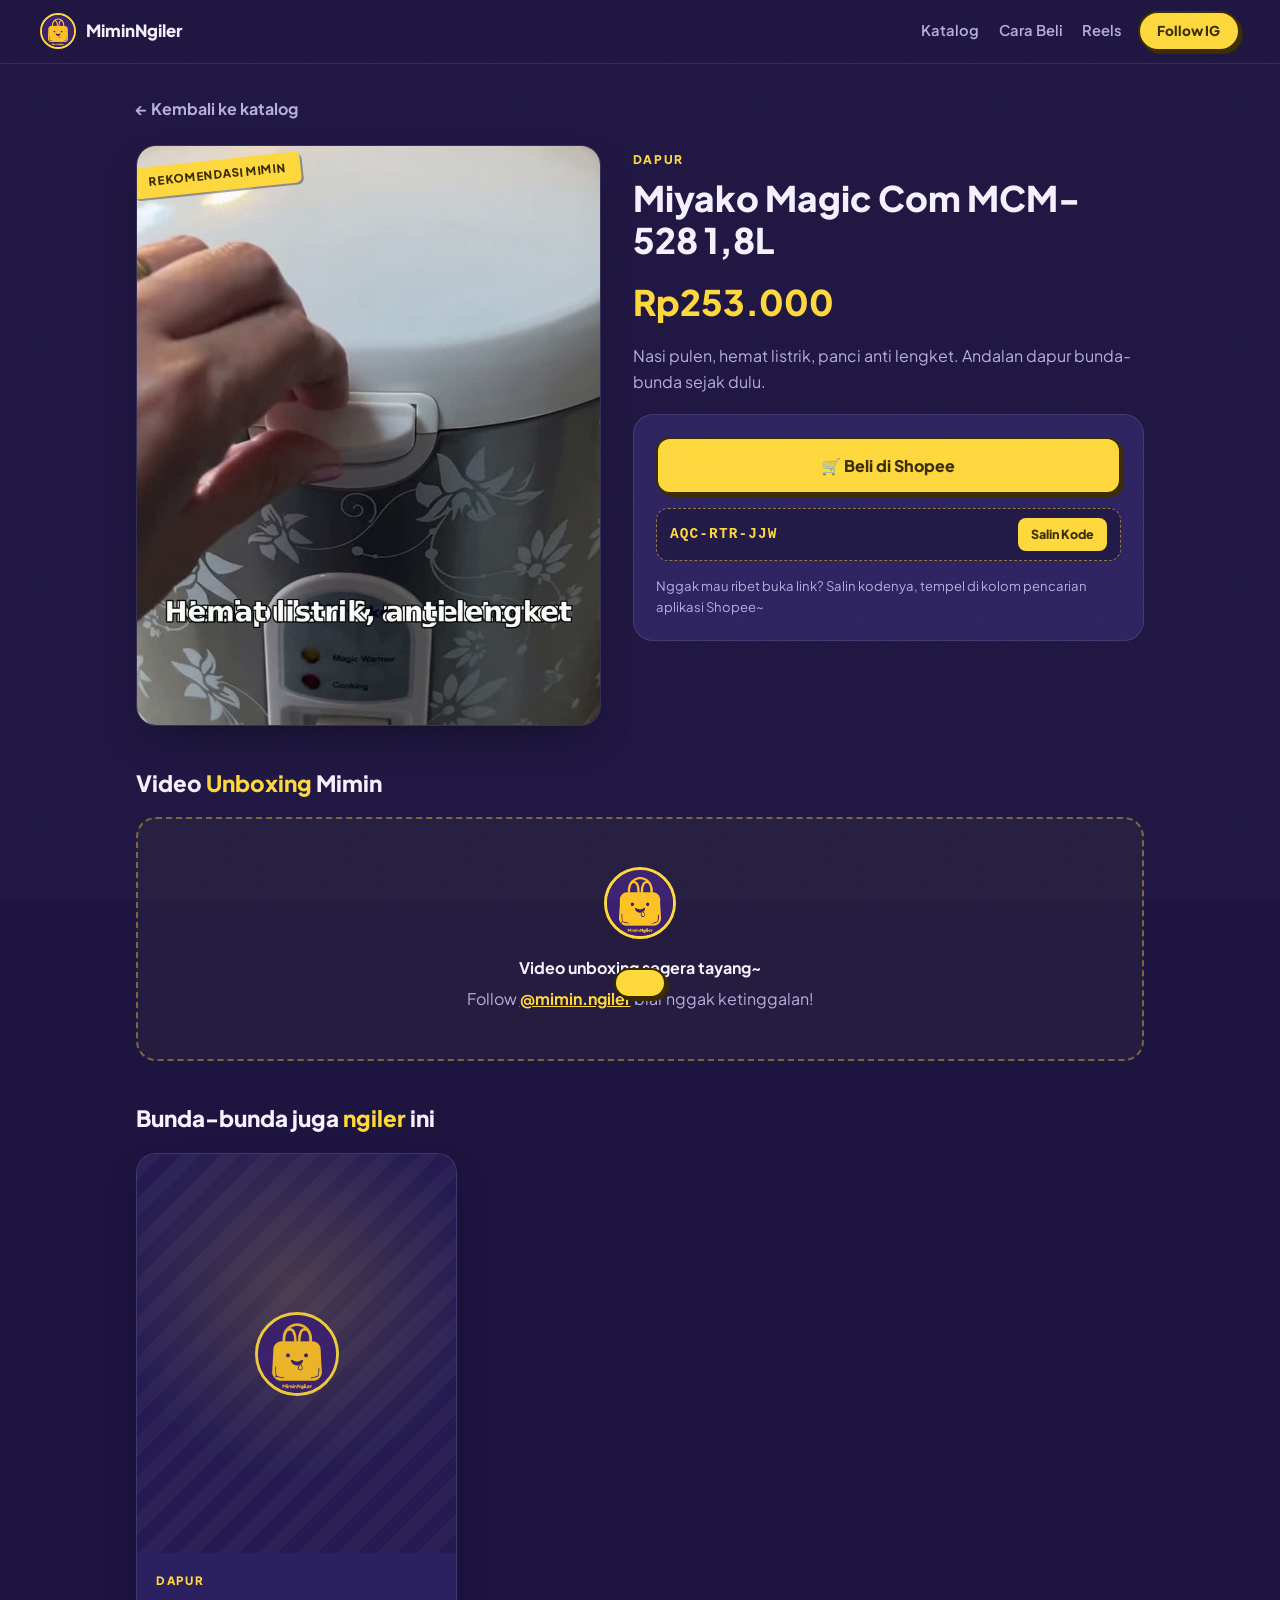
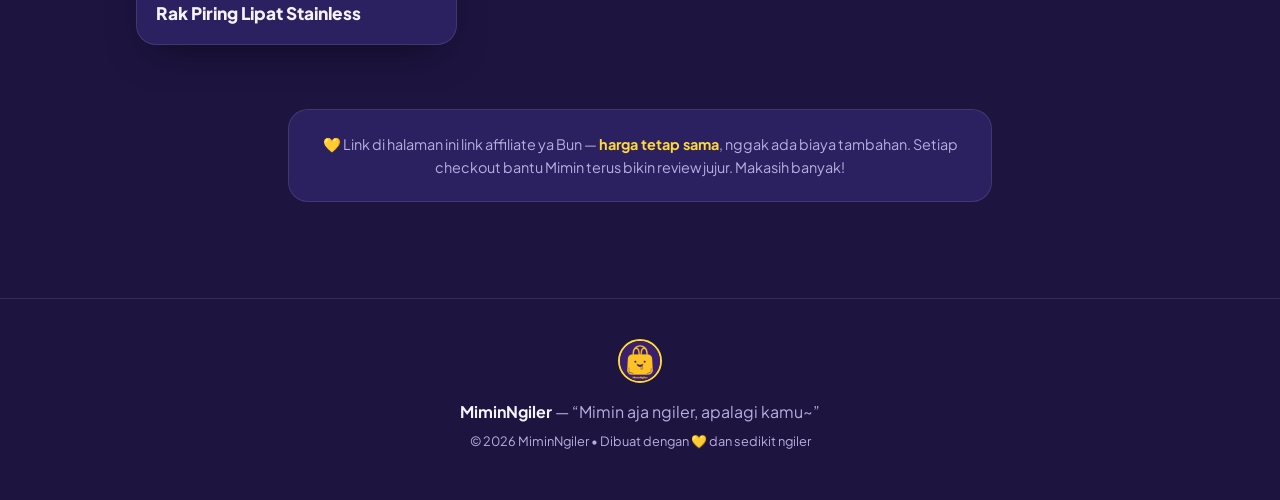
==== p-magic-com.html @ b80ba029 "Initial commit" ====
<!DOCTYPE html>
<html lang="id">
<head>
<meta charset="UTF-8">
<meta name="viewport" content="width=device-width, initial-scale=1.0">
<title>Miyako Magic Com MCM-528 1,8L — MiminNgiler</title>
<meta name="description" content="Miyako Magic Com MCM-528 1,8L — Nasi pulen, hemat listrik, panci anti lengket. Andalan dapur bunda-bunda sejak dulu. Rekomendasi jujur MiminNgiler.">
<link rel="icon" type="image/png" href="img/logo.png">
<link rel="preconnect" href="https://fonts.googleapis.com">
<link rel="preconnect" href="https://fonts.gstatic.com" crossorigin>
<link href="https://fonts.googleapis.com/css2?family=Plus+Jakarta+Sans:ital,wght@0,400;0,500;0,600;0,700;0,800;1,600&display=swap" rel="stylesheet">
<link rel="stylesheet" href="styles.css">
<style>
.detail{max-width:68rem;margin:0 auto;padding:2rem clamp(1rem,4vw,2.5rem)}
.back{display:inline-flex;align-items:center;gap:.4rem;color:var(--muted);text-decoration:none;font-weight:700;margin-bottom:1.5rem}
.back:hover{color:var(--yellow)}
.dgrid{display:grid;grid-template-columns:1fr 1.1fr;gap:2rem;align-items:start}
@media(max-width:720px){.dgrid{grid-template-columns:1fr}}
.dthumb{border-radius:var(--radius);overflow:hidden;border:1px solid var(--line);box-shadow:var(--shadow);position:relative}
.dthumb img{width:100%;aspect-ratio:4/5;object-fit:cover}
.dinfo .cat{font-size:.75rem;font-weight:800;letter-spacing:.14em;text-transform:uppercase;color:var(--yellow)}
.dinfo h1{font-size:clamp(1.5rem,4.5vw,2.2rem);font-weight:800;line-height:1.2;margin:.4rem 0 .8rem}
.price{font-size:clamp(1.6rem,5vw,2.2rem);font-weight:800;color:var(--yellow);margin:.6rem 0}
.price-note{font-size:.8rem;color:var(--muted)}
.speclist{list-style:none;margin:1rem 0;display:grid;gap:.5rem}
.speclist li{background:var(--card);border:1px solid var(--line);border-radius:12px;padding:.7rem 1rem;font-size:.92rem}
.speclist li::before{content:"✓ ";color:var(--yellow);font-weight:800}
.buybox{background:var(--card);border:1px solid var(--line);border-radius:var(--radius);padding:1.4rem;margin-top:1.2rem;display:grid;gap:.9rem}
.dreel{margin-top:2.5rem}
.dreel h2{font-size:1.4rem;font-weight:800;margin-bottom:1rem}
.dreel h2 em{font-style:normal;color:var(--yellow)}
.rel{margin-top:2.5rem}
.rel h2{font-size:1.4rem;font-weight:800;margin-bottom:1rem}
</style>
</head>
<body>
<div class="grain" aria-hidden="true"></div>
<header class="topbar">
  <a class="brand" href="index.html"><img src="img/logo.png" alt="Logo MiminNgiler" width="36" height="36"><span>MiminNgiler</span></a>
  <nav class="topnav"><a href="index.html#katalog">Katalog</a><a href="index.html#cara-beli">Cara Beli</a><a href="index.html#reels">Reels</a></nav>
  <a class="btn btn-small" href="https://instagram.com/mimin.ngiler" target="_blank" rel="noopener">Follow IG</a>
</header>
<main class="detail">
  <a class="back" href="index.html#katalog">← Kembali ke katalog</a>
  <div class="dgrid">
    <div class="dthumb">
      <div class="sticker">Rekomendasi Mimin</div>
      <img src='img/magic-com.jpg' alt='Miyako Magic Com MCM-528 1,8L'>
    </div>
    <div class="dinfo">
      <span class="cat">Dapur</span>
      <h1>Miyako Magic Com MCM-528 1,8L</h1>
      <div class="price">Rp253.000</div>
      
      <p style="color:var(--muted);margin:.8rem 0">Nasi pulen, hemat listrik, panci anti lengket. Andalan dapur bunda-bunda sejak dulu.</p>
      
      <div class="buybox">
        <a class="buy-btn" href="https://s.shopee.co.id/3g4CodpTGu" target="_blank" rel="noopener nofollow">🛒 Beli di Shopee</a>
        <div class="code-row"><code>AQC-RTR-JJW</code><button class="copy-btn" data-code="AQC-RTR-JJW">Salin Kode</button></div>
        <p style="font-size:.82rem;color:var(--muted)">Nggak mau ribet buka link? Salin kodenya, tempel di kolom pencarian aplikasi Shopee~</p>
      </div>
    </div>
  </div>
  <section class="dreel">
    <h2>Video <em>Unboxing</em> Mimin</h2>
    <div class="reel-ph"><img src="img/logo.png" alt=""><strong>Video unboxing segera tayang~</strong><p>Follow <a href="https://instagram.com/mimin.ngiler" target="_blank" rel="noopener" style="color:var(--yellow);font-weight:700">@mimin.ngiler</a> biar nggak ketinggalan!</p></div>
  </section>
  <section class='rel'><h2>Bunda-bunda juga <em style='font-style:normal;color:var(--yellow)'>ngiler</em> ini</h2><div class='grid'><article class='card'><a href='p-rak-piring.html' style='text-decoration:none;color:inherit'><div class='thumb'><div class='thumb-ph'><img src='img/logo.png' alt=''></div></div><div class='card-body'><span class='cat'>Dapur</span><h3>Rak Piring Lipat Stainless</h3></div></a></article></div></section>
  <section class="section disclaimer"><p>💛 Link di halaman ini link affiliate ya Bun — <strong>harga tetap sama</strong>, nggak ada biaya tambahan. Setiap checkout bantu Mimin terus bikin review jujur. Makasih banyak!</p></section>
</main>
<footer>
  <img src="img/logo.png" alt="" width="44" height="44">
  <p><strong>MiminNgiler</strong> — “Mimin aja ngiler, apalagi kamu~”</p>
  <p class="foot-small">© 2026 MiminNgiler • Dibuat dengan 💛 dan sedikit ngiler</p>
</footer>
<div class="toast" id="toast" role="status"></div>
<script async src="https://www.instagram.com/embed.js"></script>
<script>
document.querySelectorAll('.copy-btn').forEach(b=>b.addEventListener('click',async()=>{
  try{await navigator.clipboard.writeText(b.dataset.code)}catch(e){}
  const t=document.getElementById('toast');t.textContent='Kode '+b.dataset.code+' tersalin! Tempel di pencarian Shopee 🛒';t.classList.add('show');
  setTimeout(()=>t.classList.remove('show'),2200);
}));
if(window.instgrm)window.instgrm.Embeds.process();
</script>
</body>
</html>
---- styles.css ----
:root{
  --bg:#1d1440;
  --bg2:#251b52;
  --card:#2c2160;
  --card2:#332772;
  --ink:#f6f2ff;
  --muted:#b7aee0;
  --yellow:#ffd93b;
  --yellow-deep:#f5b800;
  --yellow-ink:#3a2a00;
  --line:rgba(255,255,255,.1);
  --radius:20px;
  --shadow:0 18px 40px -18px rgba(0,0,0,.55);
}
*{margin:0;padding:0;box-sizing:border-box}
html{scroll-behavior:smooth}
body{
  font-family:'Plus Jakarta Sans',system-ui,sans-serif;
  background:var(--bg);
  color:var(--ink);
  line-height:1.6;
  overflow-x:hidden;
}
::selection{background:var(--yellow);color:var(--yellow-ink)}
img{display:block;max-width:100%}
a{color:inherit}

/* film grain */
.grain{
  position:fixed;inset:0;z-index:60;pointer-events:none;opacity:.05;
  background-image:url("data:image/svg+xml,%3Csvg xmlns='http://www.w3.org/2000/svg' width='120' height='120'%3E%3Cfilter id='n'%3E%3CfeTurbulence type='fractalNoise' baseFrequency='0.9' numOctaves='2'/%3E%3C/filter%3E%3Crect width='120' height='120' filter='url(%23n)' opacity='1'/%3E%3C/svg%3E");
}

/* marquee */
.marquee{
  background:var(--yellow);color:var(--yellow-ink);
  overflow:hidden;white-space:nowrap;
  font-weight:800;font-size:.8rem;letter-spacing:.12em;
  padding:.55rem 0;transform:rotate(-1deg) scale(1.02);
  border-top:2px solid var(--yellow-ink);border-bottom:2px solid var(--yellow-ink);
}
.marquee-track{display:inline-block;animation:scroll 22s linear infinite}
.marquee .dot{margin:0 .9rem}
@keyframes scroll{to{transform:translateX(-50%)}}

/* topbar */
.topbar{
  position:sticky;top:0;z-index:50;
  display:flex;align-items:center;gap:1rem;
  padding:.7rem clamp(1rem,4vw,2.5rem);
  background:rgba(29,20,64,.82);backdrop-filter:blur(14px);
  border-bottom:1px solid var(--line);
}
.brand{display:flex;align-items:center;gap:.6rem;font-weight:800;font-size:1.05rem;text-decoration:none}
.brand img{border-radius:50%;border:2px solid var(--yellow)}
.topnav{display:flex;gap:1.2rem;margin-left:auto}
.topnav a{text-decoration:none;color:var(--muted);font-weight:600;font-size:.92rem}
.topnav a:hover{color:var(--yellow)}
.btn{
  display:inline-block;background:var(--yellow);color:var(--yellow-ink);
  font-weight:800;text-decoration:none;border-radius:999px;
  padding:.7rem 1.6rem;border:2px solid var(--yellow-ink);
  box-shadow:3px 3px 0 var(--yellow-ink);
  transition:transform .15s,box-shadow .15s;
}
.btn:hover{transform:translate(-1px,-1px);box-shadow:4px 4px 0 var(--yellow-ink)}
.btn:active{transform:translate(2px,2px);box-shadow:0 0 0 var(--yellow-ink)}
.btn-small{padding:.45rem 1.1rem;font-size:.85rem}

/* hero */
.hero{
  text-align:center;padding:clamp(2.5rem,7vw,4.5rem) 1.2rem 3rem;
  background:
    radial-gradient(600px 300px at 50% -40px,rgba(255,217,59,.14),transparent 70%),
    radial-gradient(500px 260px at 85% 20%,rgba(150,110,255,.12),transparent 70%),
    var(--bg);
}
.hero-logo img{
  margin:0 auto 1.2rem;border-radius:50%;
  border:4px solid var(--yellow);
  box-shadow:0 0 0 8px rgba(255,217,59,.12),0 0 60px rgba(255,217,59,.25),var(--shadow);
  animation:float 5s ease-in-out infinite;
}
@keyframes float{50%{transform:translateY(-8px)}}
.kicker{
  display:inline-block;font-size:.72rem;font-weight:800;letter-spacing:.22em;
  color:var(--yellow);border:1px dashed rgba(255,217,59,.55);
  padding:.35rem .9rem;border-radius:999px;margin-bottom:1rem;
}
.hero h1{font-size:clamp(2.6rem,9vw,4.6rem);font-weight:800;line-height:1.05;letter-spacing:-.02em}
.hero h1 span{color:var(--yellow)}
.tagline{font-size:clamp(1.05rem,3.4vw,1.35rem);font-style:italic;font-weight:600;color:var(--muted);margin:.6rem 0 1rem}
.hero-desc{max-width:34rem;margin:0 auto;color:var(--muted)}
.hero-desc strong{color:var(--ink)}
.socials{display:flex;gap:.8rem;justify-content:center;margin:1.6rem 0}
.socials a{
  width:48px;height:48px;display:grid;place-items:center;border-radius:16px;
  background:var(--card);border:1px solid var(--line);transition:.2s;
}
.socials a:hover{background:var(--yellow);transform:translateY(-3px) rotate(-4deg)}
.socials svg{width:22px;height:22px;fill:var(--ink)}
.socials a:hover svg{fill:var(--yellow-ink)}
.hero-stats{display:flex;gap:1rem;justify-content:center;flex-wrap:wrap;margin-top:.4rem}
.stat{
  background:var(--card);border:1px solid var(--line);border-radius:16px;
  padding:.8rem 1.6rem;min-width:7.5rem;
}
.stat strong{display:block;font-size:1.4rem;color:var(--yellow)}
.stat span{font-size:.78rem;color:var(--muted)}

/* sections */
.section{padding:clamp(2.5rem,6vw,4rem) clamp(1rem,4vw,2.5rem);max-width:72rem;margin:0 auto}
.section-head{text-align:center;margin-bottom:2rem}
.section-head h2{font-size:clamp(1.7rem,5vw,2.4rem);font-weight:800;letter-spacing:-.01em}
.section-head h2 em{font-style:normal;color:var(--yellow);position:relative}
.section-head h2 em::after{
  content:"";position:absolute;left:0;right:0;bottom:2px;height:8px;z-index:-1;
  background:rgba(255,217,59,.28);transform:rotate(-1deg);
}
.section-head p{color:var(--muted);margin-top:.4rem}

/* tools */
.tools{display:flex;flex-direction:column;gap:1rem;margin-bottom:1.8rem}
.search{
  display:flex;align-items:center;gap:.7rem;background:var(--card);
  border:1px solid var(--line);border-radius:999px;padding:.7rem 1.2rem;max-width:30rem;margin:0 auto;width:100%;
}
.search svg{width:18px;height:18px;fill:var(--muted);flex:none}
.search input{
  background:none;border:none;outline:none;color:var(--ink);width:100%;
  font:inherit;font-size:.95rem;
}
.search input::placeholder{color:var(--muted)}
.chips{display:flex;gap:.6rem;justify-content:center;flex-wrap:wrap}
.chip{
  background:transparent;color:var(--muted);border:1px solid var(--line);
  border-radius:999px;padding:.45rem 1.1rem;font:inherit;font-weight:700;font-size:.85rem;cursor:pointer;
  transition:.18s;
}
.chip:hover{border-color:var(--yellow);color:var(--yellow)}
.chip.active{background:var(--yellow);color:var(--yellow-ink);border-color:var(--yellow-ink)}

/* product grid */
.grid{display:grid;grid-template-columns:repeat(auto-fill,minmax(16.5rem,1fr));gap:1.4rem}
.card{
  background:var(--card);border:1px solid var(--line);border-radius:var(--radius);
  overflow:hidden;box-shadow:var(--shadow);position:relative;
  transition:transform .22s,box-shadow .22s;
  display:flex;flex-direction:column;
}
.card:hover{transform:translateY(-6px);box-shadow:0 26px 50px -18px rgba(0,0,0,.6)}
.cardlink{text-decoration:none;color:inherit;display:block}
.cardlink:hover h3{color:var(--yellow)}
.thumb{position:relative;aspect-ratio:4/5;overflow:hidden;background:var(--bg2)}
.thumb img{width:100%;height:100%;object-fit:cover;transition:transform .4s}
.card:hover .thumb img{transform:scale(1.05)}
.thumb-ph{
  width:100%;height:100%;display:flex;flex-direction:column;gap:.6rem;
  align-items:center;justify-content:center;color:var(--muted);font-weight:700;
  background:
    radial-gradient(circle at 50% 35%,rgba(255,217,59,.16),transparent 60%),
    repeating-linear-gradient(-45deg,transparent 0 14px,rgba(255,255,255,.03) 14px 28px),
    var(--bg2);
}
.thumb-ph img{width:84px;height:84px;border-radius:50%;border:3px solid var(--yellow);opacity:.9}
.sticker{
  position:absolute;top:.9rem;left:-.4rem;z-index:2;
  background:var(--yellow);color:var(--yellow-ink);
  font-weight:800;font-size:.72rem;letter-spacing:.06em;text-transform:uppercase;
  padding:.4rem .9rem .4rem 1.1rem;border-radius:6px;
  transform:rotate(-6deg);box-shadow:2px 2px 0 rgba(0,0,0,.35);
}
.card-body{padding:1.2rem;display:flex;flex-direction:column;gap:.7rem;flex:1}
.cat{font-size:.72rem;font-weight:800;letter-spacing:.14em;text-transform:uppercase;color:var(--yellow)}
.card h3{font-size:1.08rem;font-weight:800;line-height:1.35}
.card .desc{font-size:.88rem;color:var(--muted);flex:1}
.code-row{display:flex;align-items:center;gap:.6rem;background:rgba(0,0,0,.28);border:1px dashed rgba(255,217,59,.5);border-radius:12px;padding:.55rem .8rem}
.code-row code{font-family:ui-monospace,monospace;font-weight:700;letter-spacing:.08em;color:var(--yellow);font-size:.9rem}
.copy-btn{
  margin-left:auto;background:var(--yellow);color:var(--yellow-ink);border:none;cursor:pointer;
  font:inherit;font-weight:800;font-size:.78rem;border-radius:8px;padding:.4rem .8rem;
  display:flex;align-items:center;gap:.35rem;transition:.15s;
}
.copy-btn:hover{background:#fff}
.copy-btn svg{width:13px;height:13px;fill:currentColor}
.buy-btn{
  display:block;text-align:center;background:var(--yellow);color:var(--yellow-ink);
  font-weight:800;text-decoration:none;border-radius:14px;padding:.85rem;
  border:2px solid var(--yellow-ink);box-shadow:3px 3px 0 var(--yellow-ink);
  transition:transform .15s,box-shadow .15s;
}
.buy-btn:hover{transform:translate(-1px,-1px);box-shadow:4px 4px 0 var(--yellow-ink)}
.buy-btn:active{transform:translate(2px,2px);box-shadow:0 0 0 var(--yellow-ink)}
.detail-btn{
  display:block;text-align:center;margin-top:.6rem;color:var(--yellow);
  font-weight:700;text-decoration:none;border-radius:14px;padding:.7rem;
  border:2px dashed var(--yellow);
}
.detail-btn:hover{background:rgba(255,217,59,.12)}
.empty{text-align:center;color:var(--muted);padding:2rem}

/* howto */
.howto{background:var(--bg2);border-top:1px solid var(--line);border-bottom:1px solid var(--line)}
.howto .section{padding-top:clamp(2.5rem,6vw,4rem)}
.steps{list-style:none;display:grid;grid-template-columns:repeat(auto-fit,minmax(15rem,1fr));gap:1.2rem;max-width:60rem;margin:0 auto}
.steps li{
  background:var(--card);border:1px solid var(--line);border-radius:var(--radius);
  padding:1.4rem;display:flex;gap:1rem;align-items:flex-start;
}
.num{
  flex:none;width:2.6rem;height:2.6rem;border-radius:50%;
  background:var(--yellow);color:var(--yellow-ink);
  display:grid;place-items:center;font-weight:800;font-size:1.2rem;
  box-shadow:2px 2px 0 var(--yellow-ink);
}
.steps strong{display:block;margin-bottom:.25rem}
.steps p{font-size:.88rem;color:var(--muted)}

/* reels */
.reels-grid{display:grid;grid-template-columns:repeat(auto-fill,minmax(15rem,1fr));gap:1.2rem}
.reel-ph{
  border:2px dashed rgba(255,217,59,.4);border-radius:var(--radius);
  padding:3rem 1.5rem;text-align:center;color:var(--muted);
  background:rgba(255,217,59,.04);
}
.reel-ph img{width:72px;height:72px;border-radius:50%;margin:0 auto 1rem;border:3px solid var(--yellow)}
.reel-ph strong{color:var(--ink);display:block;margin-bottom:.3rem}
.reel-card iframe{width:100%;border-radius:var(--radius);border:1px solid var(--line);min-height:480px;background:var(--card)}

/* disclaimer */
.disclaimer p{
  max-width:44rem;margin:0 auto;text-align:center;font-size:.9rem;color:var(--muted);
  background:var(--card);border:1px solid var(--line);border-radius:var(--radius);padding:1.4rem 1.8rem;
}
.disclaimer strong{color:var(--yellow)}

/* footer */
footer{text-align:center;padding:2.5rem 1rem 3rem;border-top:1px solid var(--line);color:var(--muted)}
footer img{margin:0 auto 1rem;border-radius:50%;border:2px solid var(--yellow)}
footer strong{color:var(--ink)}
.foot-small{font-size:.8rem;margin-top:.4rem}

/* toast */
.toast{
  position:fixed;bottom:1.4rem;left:50%;transform:translateX(-50%) translateY(120px);
  background:var(--yellow);color:var(--yellow-ink);font-weight:800;
  padding:.8rem 1.5rem;border-radius:999px;border:2px solid var(--yellow-ink);
  box-shadow:3px 3px 0 var(--yellow-ink);z-index:70;transition:transform .3s;
  max-width:90vw;text-align:center;
}
.toast.show{transform:translateX(-50%) translateY(0)}

/* reveal */
.js .reveal{opacity:0;transform:translateY(22px);transition:opacity .6s,transform .6s}
.reveal.in{opacity:1;transform:none}

@media(max-width:640px){
  .topnav{display:none}
  .hero-stats{gap:.6rem}
  .stat{min-width:6.5rem;padding:.7rem 1rem}
}
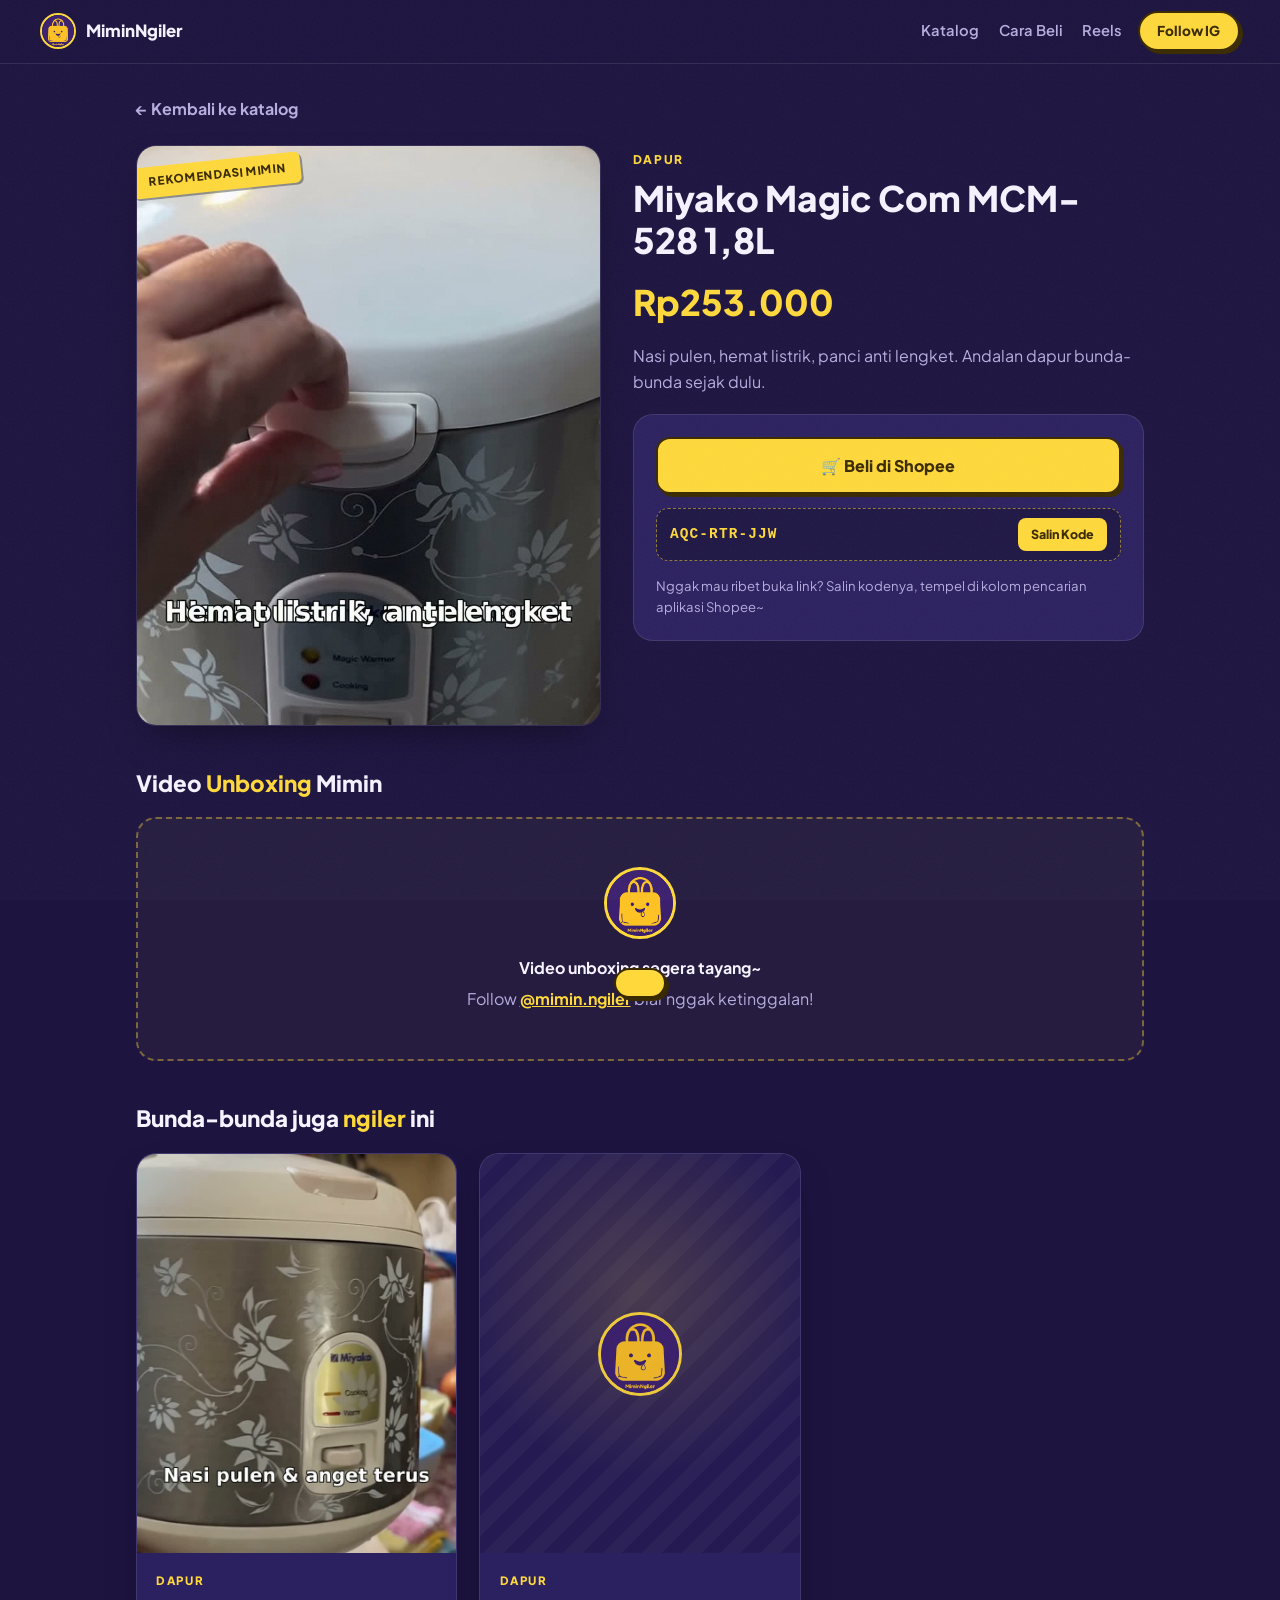
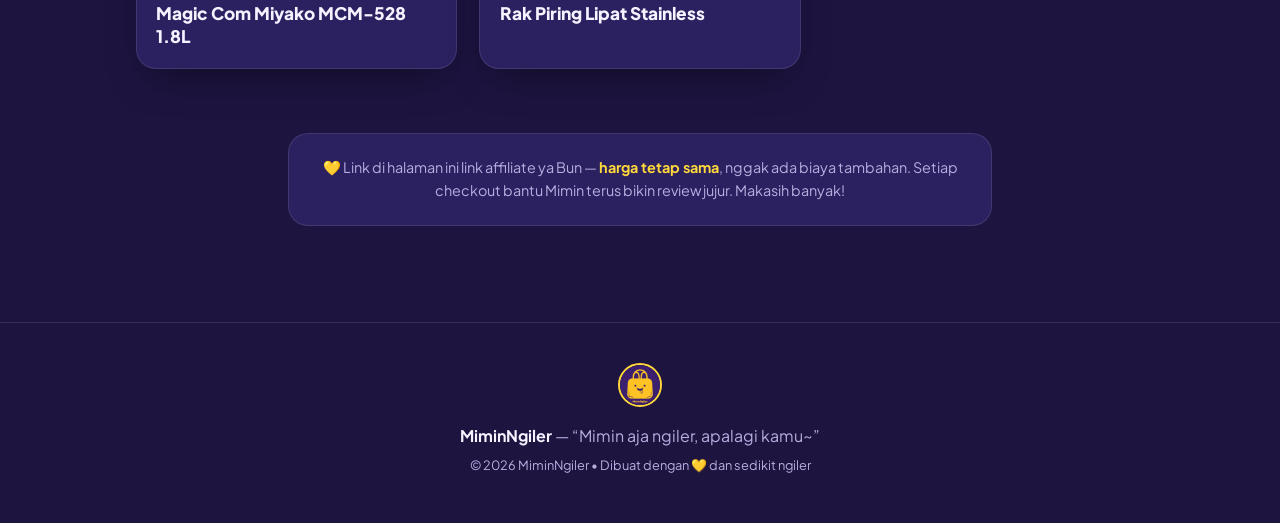
==== commit faf0d437: "Daily backup 2026-10-07" ====
--- a/p-magic-com.html
+++ b/p-magic-com.html
@@ -65,7 +65,7 @@
     <h2>Video <em>Unboxing</em> Mimin</h2>
     <div class="reel-ph"><img src="img/logo.png" alt=""><strong>Video unboxing segera tayang~</strong><p>Follow <a href="https://instagram.com/mimin.ngiler" target="_blank" rel="noopener" style="color:var(--yellow);font-weight:700">@mimin.ngiler</a> biar nggak ketinggalan!</p></div>
   </section>
-  <section class='rel'><h2>Bunda-bunda juga <em style='font-style:normal;color:var(--yellow)'>ngiler</em> ini</h2><div class='grid'><article class='card'><a href='p-rak-piring.html' style='text-decoration:none;color:inherit'><div class='thumb'><div class='thumb-ph'><img src='img/logo.png' alt=''></div></div><div class='card-body'><span class='cat'>Dapur</span><h3>Rak Piring Lipat Stainless</h3></div></a></article></div></section>
+  <section class='rel'><h2>Bunda-bunda juga <em style='font-style:normal;color:var(--yellow)'>ngiler</em> ini</h2><div class='grid'><article class='card'><a href='p-magicom-miyako.html' style='text-decoration:none;color:inherit'><div class='thumb'><img src='img/magicom-miyako.jpg' alt='Magic Com Miyako MCM-528 1.8L' loading='lazy'></div><div class='card-body'><span class='cat'>Dapur</span><h3>Magic Com Miyako MCM-528 1.8L</h3></div></a></article><article class='card'><a href='p-rak-piring.html' style='text-decoration:none;color:inherit'><div class='thumb'><div class='thumb-ph'><img src='img/logo.png' alt=''></div></div><div class='card-body'><span class='cat'>Dapur</span><h3>Rak Piring Lipat Stainless</h3></div></a></article></div></section>
   <section class="section disclaimer"><p>💛 Link di halaman ini link affiliate ya Bun — <strong>harga tetap sama</strong>, nggak ada biaya tambahan. Setiap checkout bantu Mimin terus bikin review jujur. Makasih banyak!</p></section>
 </main>
 <footer>
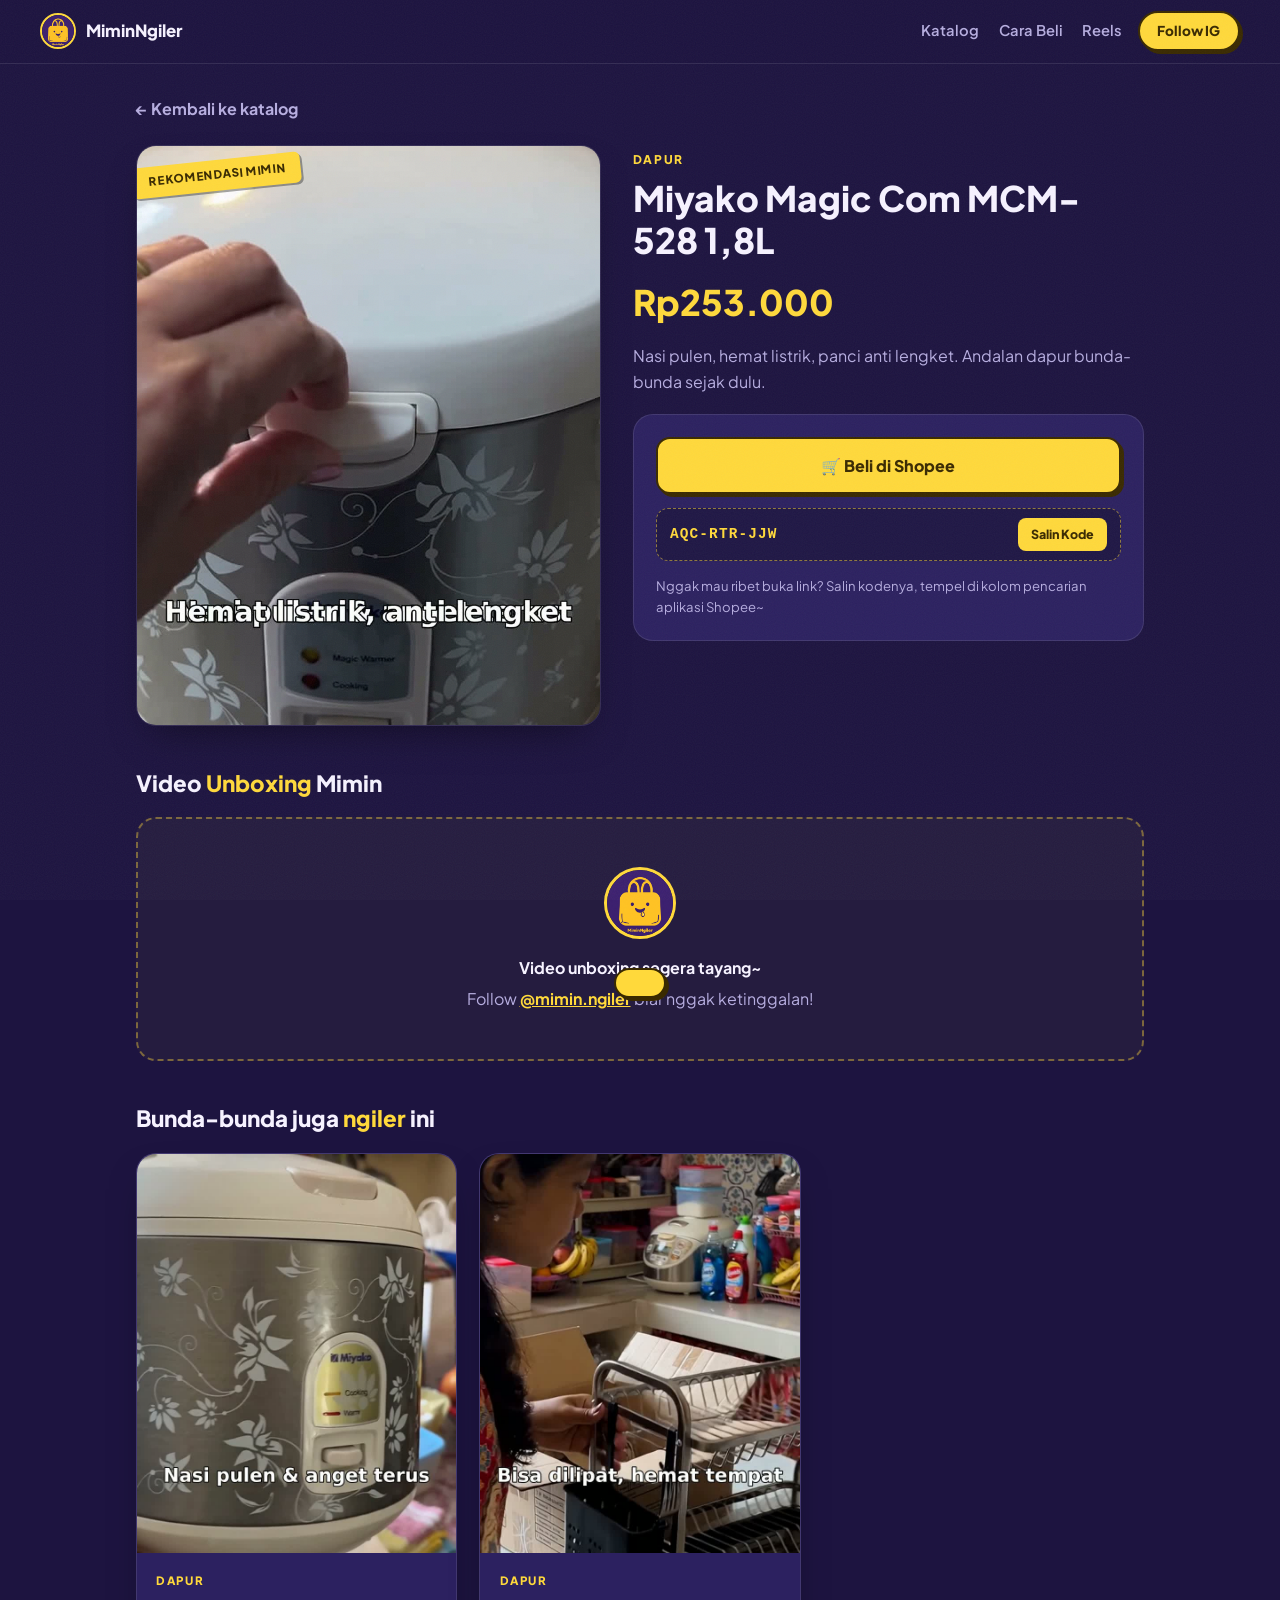
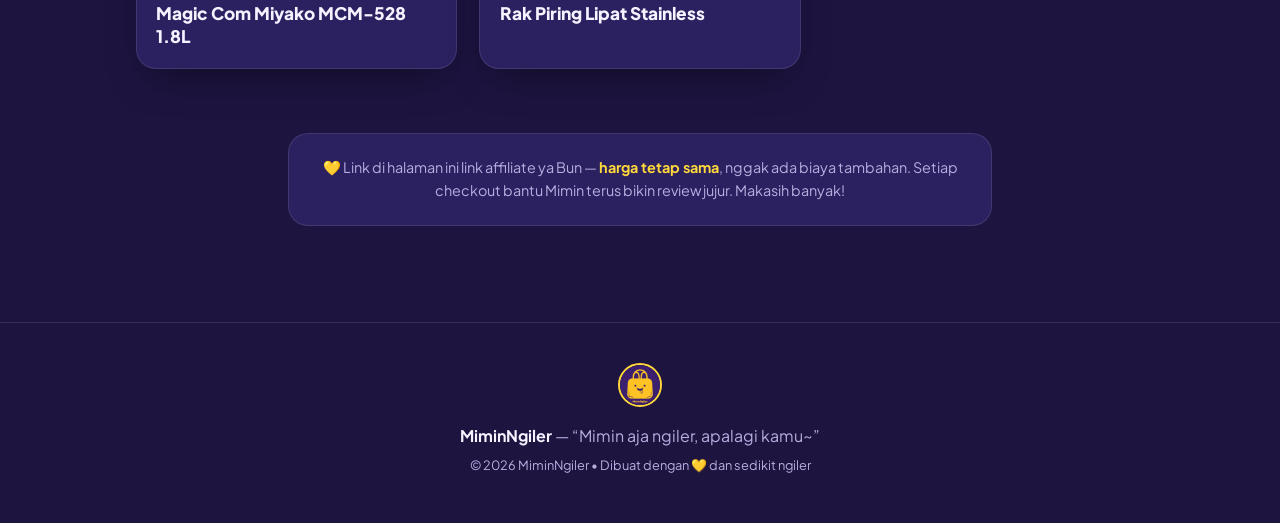
==== commit fee15b03: "Daily backup 2026-10-08" ====
--- a/p-magic-com.html
+++ b/p-magic-com.html
@@ -65,7 +65,7 @@
     <h2>Video <em>Unboxing</em> Mimin</h2>
     <div class="reel-ph"><img src="img/logo.png" alt=""><strong>Video unboxing segera tayang~</strong><p>Follow <a href="https://instagram.com/mimin.ngiler" target="_blank" rel="noopener" style="color:var(--yellow);font-weight:700">@mimin.ngiler</a> biar nggak ketinggalan!</p></div>
   </section>
-  <section class='rel'><h2>Bunda-bunda juga <em style='font-style:normal;color:var(--yellow)'>ngiler</em> ini</h2><div class='grid'><article class='card'><a href='p-magicom-miyako.html' style='text-decoration:none;color:inherit'><div class='thumb'><img src='img/magicom-miyako.jpg' alt='Magic Com Miyako MCM-528 1.8L' loading='lazy'></div><div class='card-body'><span class='cat'>Dapur</span><h3>Magic Com Miyako MCM-528 1.8L</h3></div></a></article><article class='card'><a href='p-rak-piring.html' style='text-decoration:none;color:inherit'><div class='thumb'><div class='thumb-ph'><img src='img/logo.png' alt=''></div></div><div class='card-body'><span class='cat'>Dapur</span><h3>Rak Piring Lipat Stainless</h3></div></a></article></div></section>
+  <section class='rel'><h2>Bunda-bunda juga <em style='font-style:normal;color:var(--yellow)'>ngiler</em> ini</h2><div class='grid'><article class='card'><a href='p-magicom-miyako.html' style='text-decoration:none;color:inherit'><div class='thumb'><img src='img/magicom-miyako.jpg' alt='Magic Com Miyako MCM-528 1.8L' loading='lazy'></div><div class='card-body'><span class='cat'>Dapur</span><h3>Magic Com Miyako MCM-528 1.8L</h3></div></a></article><article class='card'><a href='p-rak-piring.html' style='text-decoration:none;color:inherit'><div class='thumb'><img src='img/rak-piring.jpg' alt='Rak Piring Lipat Stainless' loading='lazy'></div><div class='card-body'><span class='cat'>Dapur</span><h3>Rak Piring Lipat Stainless</h3></div></a></article></div></section>
   <section class="section disclaimer"><p>💛 Link di halaman ini link affiliate ya Bun — <strong>harga tetap sama</strong>, nggak ada biaya tambahan. Setiap checkout bantu Mimin terus bikin review jujur. Makasih banyak!</p></section>
 </main>
 <footer>
